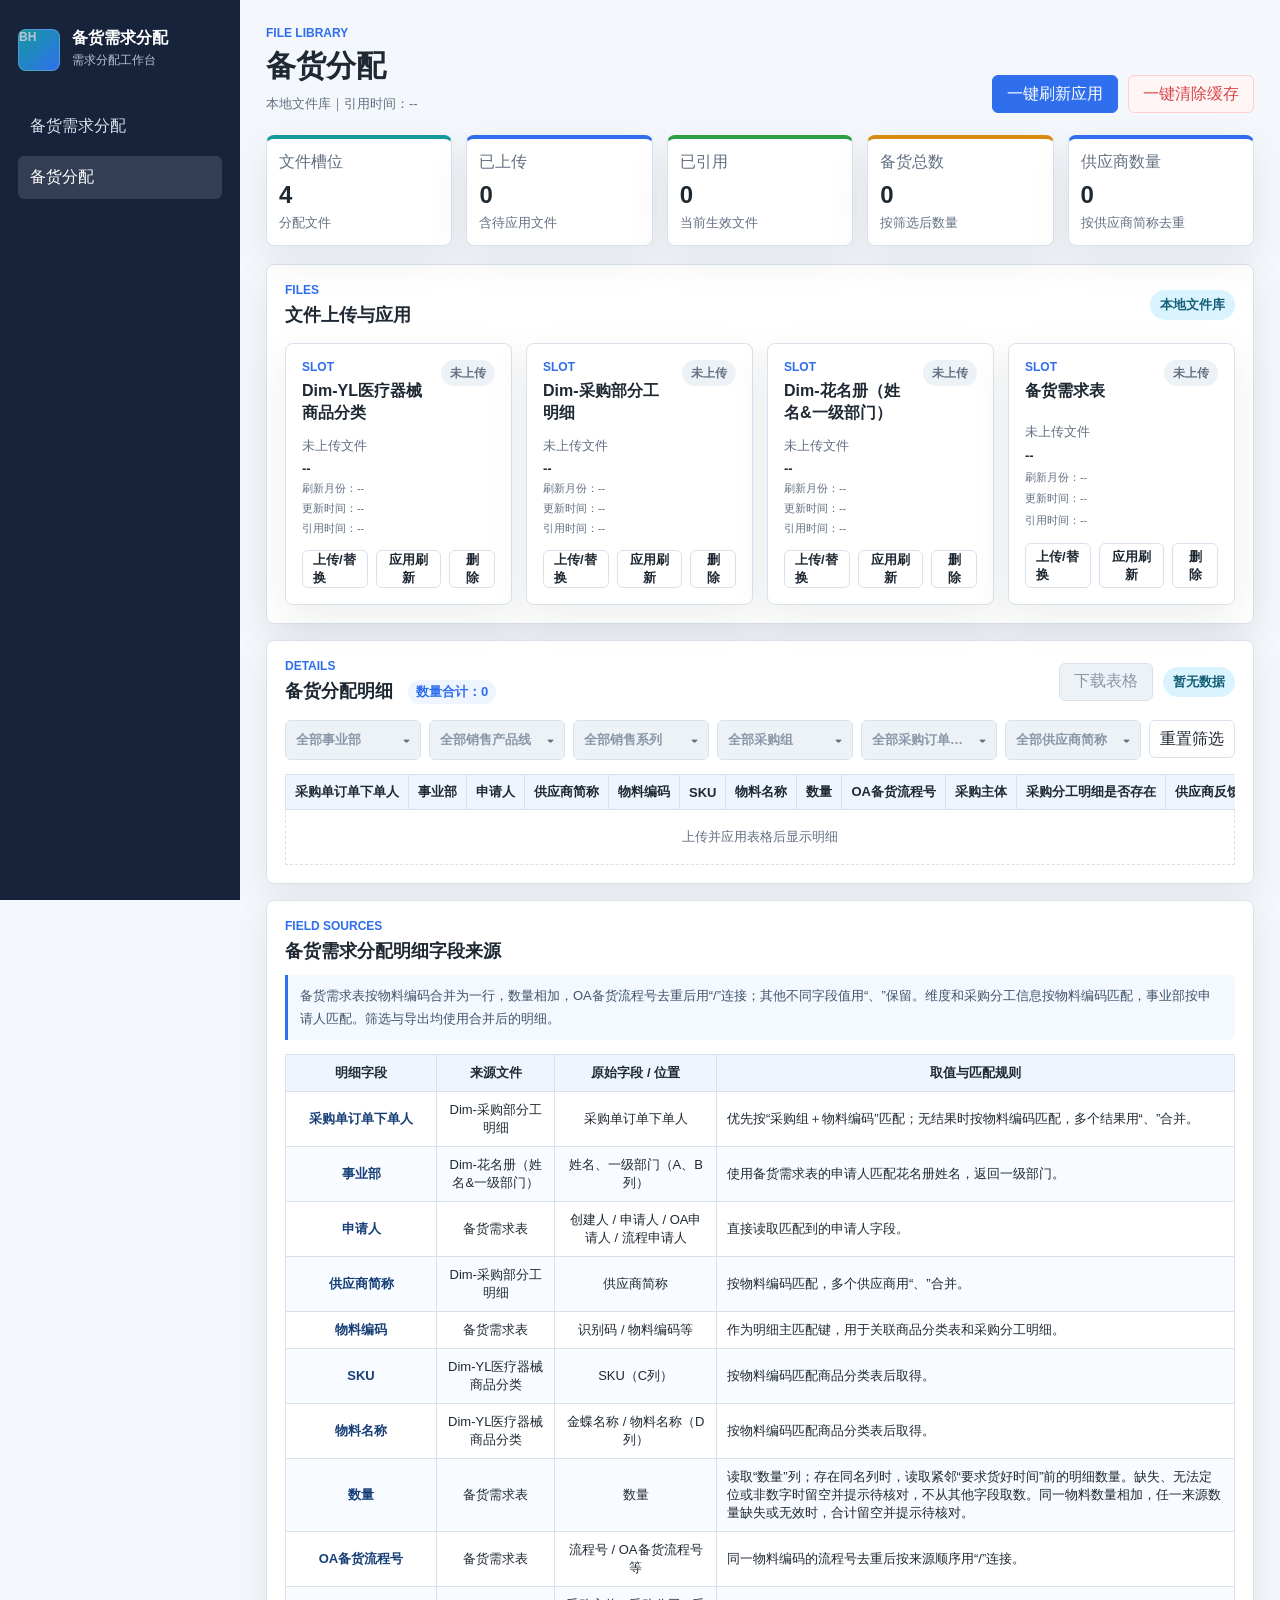
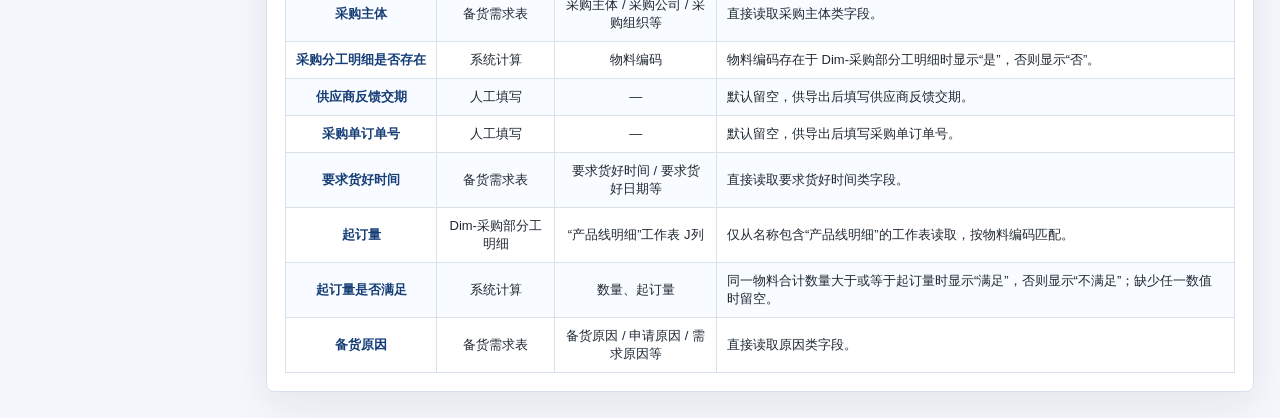
==== allocation.html @ 5b418ecf "feat: add stock allocation page reusing existing workflow" ====
<!doctype html>
<html lang="zh-CN">
  <head>
    <meta charset="utf-8" />
    <meta name="viewport" content="width=device-width, initial-scale=1" />
    <title>备货分配 - 备货需求分配</title>
    <link rel="stylesheet" href="./styles.css?v=20260717-2" />
  </head>
  <body>
    <div class="app-shell">
      <aside class="sidebar" aria-label="备货需求分配">
        <div class="brand">
          <span class="brand-mark" aria-hidden="true">BH</span>
          <div>
            <strong>备货需求分配</strong>
            <span>需求分配工作台</span>
          </div>
        </div>
        <nav class="nav-list">
          <a href="./index.html">备货需求分配</a>
          <a class="active" aria-current="page" href="./allocation.html">备货分配</a>
        </nav>
      </aside>

      <main class="dashboard">
        <header class="topbar">
          <div>
            <p class="eyebrow">File Library</p>
            <h1>备货分配</h1>
            <small class="source-note" id="librarySourceNote">本地文件库｜引用时间：--</small>
          </div>
          <div class="topbar-actions">
            <button id="applyAllButton" class="primary-button" type="button">一键刷新应用</button>
            <button id="clearCacheButton" class="danger-button" type="button">一键清除缓存</button>
          </div>
        </header>

        <section class="summary-grid" aria-label="文件库概览">
          <article class="metric">
            <span>文件槽位</span>
            <strong id="slotCount">4</strong>
            <small>分配文件</small>
          </article>
          <article class="metric">
            <span>已上传</span>
            <strong id="uploadedCount">0</strong>
            <small>含待应用文件</small>
          </article>
          <article class="metric">
            <span>已引用</span>
            <strong id="appliedCount">0</strong>
            <small>当前生效文件</small>
          </article>
          <article class="metric result-metric">
            <span>备货总数</span>
            <strong id="beihuoTotal">0</strong>
            <small>按筛选后数量</small>
          </article>
          <article class="metric result-metric">
            <span>供应商数量</span>
            <strong id="supplierCount">0</strong>
            <small>按供应商简称去重</small>
          </article>
        </section>

        <section class="panel library-panel">
          <div class="panel-heading">
            <div>
              <p class="eyebrow">Files</p>
              <h2>文件上传与应用</h2>
            </div>
            <span class="upload-state" id="libraryState">读取中</span>
          </div>
          <div class="slot-grid" id="slotGrid"></div>
        </section>

        <section class="panel detail-panel">
          <div class="panel-heading">
            <div>
              <p class="eyebrow">Details</p>
              <h2>备货分配明细 <span class="inline-total" id="quantityTotal">数量合计：0</span></h2>
            </div>
            <div class="detail-actions">
              <button id="downloadDetailButton" class="secondary-button" type="button" disabled>下载表格</button>
              <span class="upload-state" id="detailState">暂无数据</span>
            </div>
          </div>
          <div class="detail-filter-row" aria-label="明细筛选器">
            <div class="filter-toolbar" id="filterToolbar">
              <div class="multi-filter" data-filter="businessUnit"></div>
              <div class="multi-filter" data-filter="productLine"></div>
              <div class="multi-filter" data-filter="salesSeries"></div>
              <div class="multi-filter" data-filter="purchaseGroup"></div>
              <div class="multi-filter" data-filter="buyer"></div>
              <div class="multi-filter" data-filter="supplierShortName"></div>
            </div>
            <button id="clearFiltersButton" type="button">重置筛选</button>
          </div>
          <div class="table-wrap">
            <table class="detail-table">
              <thead>
                <tr>
                  <th>采购单订单下单人</th>
                  <th>事业部</th>
                  <th>申请人</th>
                  <th>供应商简称</th>
                  <th>物料编码</th>
                  <th>SKU</th>
                  <th>物料名称</th>
                  <th>数量</th>
                  <th>OA备货流程号</th>
                  <th>采购主体</th>
                  <th>采购分工明细是否存在</th>
                  <th>供应商反馈交期</th>
                  <th>采购单订单号</th>
                  <th>要求货好时间</th>
                  <th>起订量</th>
                  <th>起订量是否满足</th>
                  <th>备货原因</th>
                </tr>
              </thead>
              <tbody id="detailTableBody"></tbody>
            </table>
            <div class="empty-state" id="detailEmpty">上传并应用表格后显示明细</div>
          </div>
          <nav class="pagination-controls" id="paginationControls" aria-label="备货需求分配明细分页" hidden>
            <span id="paginationInfo">第 1 / 1 页</span>
            <div class="pagination-actions">
              <button id="previousPageButton" type="button" aria-label="上一页">上一页</button>
              <button id="nextPageButton" type="button" aria-label="下一页">下一页</button>
            </div>
          </nav>
        </section>

        <section class="panel field-source-panel" aria-labelledby="fieldSourceTitle">
          <div class="panel-heading">
            <div>
              <p class="eyebrow">Field Sources</p>
              <h2 id="fieldSourceTitle">备货需求分配明细字段来源</h2>
            </div>
          </div>
          <p class="field-source-note">
            备货需求表按物料编码合并为一行，数量相加，OA备货流程号去重后用“/”连接；其他不同字段值用“、”保留。维度和采购分工信息按物料编码匹配，事业部按申请人匹配。筛选与导出均使用合并后的明细。
          </p>
          <div class="table-wrap">
            <table class="field-source-table">
              <thead>
                <tr>
                  <th>明细字段</th>
                  <th>来源文件</th>
                  <th>原始字段 / 位置</th>
                  <th>取值与匹配规则</th>
                </tr>
              </thead>
              <tbody>
                <tr><td>采购单订单下单人</td><td>Dim-采购部分工明细</td><td>采购单订单下单人</td><td>优先按“采购组＋物料编码”匹配；无结果时按物料编码匹配，多个结果用“、”合并。</td></tr>
                <tr><td>事业部</td><td>Dim-花名册（姓名&amp;一级部门）</td><td>姓名、一级部门（A、B列）</td><td>使用备货需求表的申请人匹配花名册姓名，返回一级部门。</td></tr>
                <tr><td>申请人</td><td>备货需求表</td><td>创建人 / 申请人 / OA申请人 / 流程申请人</td><td>直接读取匹配到的申请人字段。</td></tr>
                <tr><td>供应商简称</td><td>Dim-采购部分工明细</td><td>供应商简称</td><td>按物料编码匹配，多个供应商用“、”合并。</td></tr>
                <tr><td>物料编码</td><td>备货需求表</td><td>识别码 / 物料编码等</td><td>作为明细主匹配键，用于关联商品分类表和采购分工明细。</td></tr>
                <tr><td>SKU</td><td>Dim-YL医疗器械商品分类</td><td>SKU（C列）</td><td>按物料编码匹配商品分类表后取得。</td></tr>
                <tr><td>物料名称</td><td>Dim-YL医疗器械商品分类</td><td>金蝶名称 / 物料名称（D列）</td><td>按物料编码匹配商品分类表后取得。</td></tr>
                <tr><td>数量</td><td>备货需求表</td><td>数量</td><td>读取“数量”列；存在同名列时，读取紧邻“要求货好时间”前的明细数量。缺失、无法定位或非数字时留空并提示待核对，不从其他字段取数。同一物料数量相加，任一来源数量缺失或无效时，合计留空并提示待核对。</td></tr>
                <tr><td>OA备货流程号</td><td>备货需求表</td><td>流程号 / OA备货流程号等</td><td>同一物料编码的流程号去重后按来源顺序用“/”连接。</td></tr>
                <tr><td>采购主体</td><td>备货需求表</td><td>采购主体 / 采购公司 / 采购组织等</td><td>直接读取采购主体类字段。</td></tr>
                <tr><td>采购分工明细是否存在</td><td>系统计算</td><td>物料编码</td><td>物料编码存在于 Dim-采购部分工明细时显示“是”，否则显示“否”。</td></tr>
                <tr><td>供应商反馈交期</td><td>人工填写</td><td>—</td><td>默认留空，供导出后填写供应商反馈交期。</td></tr>
                <tr><td>采购单订单号</td><td>人工填写</td><td>—</td><td>默认留空，供导出后填写采购单订单号。</td></tr>
                <tr><td>要求货好时间</td><td>备货需求表</td><td>要求货好时间 / 要求货好日期等</td><td>直接读取要求货好时间类字段。</td></tr>
                <tr><td>起订量</td><td>Dim-采购部分工明细</td><td>“产品线明细”工作表 J列</td><td>仅从名称包含“产品线明细”的工作表读取，按物料编码匹配。</td></tr>
                <tr><td>起订量是否满足</td><td>系统计算</td><td>数量、起订量</td><td>同一物料合计数量大于或等于起订量时显示“满足”，否则显示“不满足”；缺少任一数值时留空。</td></tr>
                <tr><td>备货原因</td><td>备货需求表</td><td>备货原因 / 申请原因 / 需求原因等</td><td>直接读取原因类字段。</td></tr>
              </tbody>
            </table>
          </div>
        </section>
      </main>
    </div>

    <script src="./vendor/xlsx.full.min.js?v=20260601-1"></script>
    <script src="./vendor/jszip.min.js?v=20260609-1"></script>
    <script src="./shared-library.js?v=20260609-3"></script>
    <script src="./file-library.js?v=20261014-numeric-quantity"></script>
  </body>
</html>
---- styles.css ----
:root {
  --ink: #1f2933;
  --muted: #637083;
  --line: #d9e2ec;
  --panel: #ffffff;
  --page: #f4f7fb;
  --nav: #17223b;
  --blue: #2f6fed;
  --teal: #159a9c;
  --green: #2f9e44;
  --amber: #d98b11;
  --red: #d64545;
  --shadow: 0 14px 40px rgba(31, 41, 51, 0.08);
}

* {
  box-sizing: border-box;
}

body {
  margin: 0;
  min-height: 100vh;
  color: var(--ink);
  background: var(--page);
  font-family: "Microsoft YaHei", "Segoe UI", Arial, sans-serif;
}

button,
input,
select {
  font: inherit;
}

button {
  min-height: 38px;
  padding: 0 14px;
  border: 1px solid var(--line);
  border-radius: 6px;
  color: var(--ink);
  background: #fff;
  cursor: pointer;
}

button:hover:not(:disabled) {
  border-color: var(--blue);
  color: var(--blue);
}

button:disabled {
  color: #8a97a8;
  background: #edf2f7;
  cursor: not-allowed;
}

.app-shell {
  display: grid;
  grid-template-columns: 240px minmax(0, 1fr);
  min-height: 100vh;
}

.sidebar {
  position: sticky;
  top: 0;
  min-width: 0;
  height: 100vh;
  padding: 26px 18px;
  color: #fff;
  background: var(--nav);
}

.brand {
  display: flex;
  align-items: center;
  gap: 12px;
  margin-bottom: 34px;
}

.brand-mark {
  display: grid;
  width: 42px;
  height: 42px;
  place-items: center;
  border: 1px solid rgba(255, 255, 255, 0.2);
  border-radius: 8px;
  color: #fff;
  background: linear-gradient(135deg, var(--teal), var(--blue));
  font-size: 14px;
  font-weight: 800;
}

.brand strong,
.brand span {
  display: block;
}

.brand span {
  margin-top: 3px;
  color: #b7c4d6;
  font-size: 12px;
}

.nav-list {
  display: grid;
  gap: 8px;
}

.nav-list a {
  padding: 11px 12px;
  border-radius: 6px;
  color: #d9e2ec;
  text-decoration: none;
}

.nav-list a.active,
.nav-list a:hover {
  color: #fff;
  background: rgba(255, 255, 255, 0.12);
}

.dashboard {
  min-width: 0;
  padding: 26px;
}

.topbar {
  display: flex;
  align-items: end;
  justify-content: space-between;
  gap: 20px;
  margin-bottom: 22px;
}

.topbar-actions {
  display: flex;
  flex-wrap: wrap;
  gap: 10px;
  justify-content: flex-end;
}

.eyebrow {
  margin: 0 0 6px;
  color: var(--blue);
  font-size: 12px;
  font-weight: 700;
  letter-spacing: 0;
  text-transform: uppercase;
}

h1,
h2 {
  margin: 0;
}

h1 {
  font-size: 30px;
}

h2 {
  font-size: 18px;
}

.inline-total {
  display: inline-flex;
  align-items: center;
  min-height: 24px;
  margin-left: 10px;
  padding: 0 8px;
  border-radius: 999px;
  color: var(--blue);
  background: #eef5ff;
  font-size: 13px;
  font-weight: 800;
  vertical-align: middle;
}

.source-note {
  display: block;
  margin-top: 8px;
  color: var(--muted);
  font-size: 13px;
}

.panel,
.metric,
.nav-card,
.slot-card {
  border: 1px solid var(--line);
  border-radius: 8px;
  background: var(--panel);
  box-shadow: var(--shadow);
}

.panel {
  min-width: 0;
  padding: 18px;
}

.logic-panel {
  margin-bottom: 16px;
}

.logic-grid {
  display: grid;
  grid-template-columns: repeat(3, minmax(0, 1fr));
  gap: 12px;
}

.logic-grid div {
  display: grid;
  gap: 6px;
  min-width: 0;
  padding: 12px;
  border: 1px solid var(--line);
  border-radius: 6px;
  background: #f8fbff;
}

.logic-grid strong {
  color: var(--ink);
  font-size: 14px;
}

.logic-grid span {
  color: var(--muted);
  font-size: 13px;
  line-height: 1.5;
}

.panel-heading {
  display: flex;
  align-items: center;
  justify-content: space-between;
  gap: 14px;
  margin-bottom: 16px;
}

.nav-card-grid,
.slot-grid,
.summary-grid {
  display: grid;
  gap: 14px;
}

.nav-card-grid {
  grid-template-columns: repeat(4, minmax(180px, 1fr));
}

.nav-card {
  display: grid;
  gap: 9px;
  min-height: 132px;
  padding: 18px;
  color: var(--ink);
  text-decoration: none;
}

.nav-card:hover {
  border-color: var(--blue);
}

.nav-card span {
  color: var(--blue);
  font-size: 13px;
  font-weight: 800;
}

.nav-card strong {
  font-size: 18px;
}

.nav-card small,
.metric span,
.metric small,
.file-meta span,
.file-meta small {
  color: var(--muted);
}

.summary-grid {
  grid-template-columns: repeat(5, minmax(132px, 1fr));
  overflow-x: visible;
  padding-bottom: 2px;
  margin-bottom: 16px;
}

.metric {
  min-width: 0;
  padding: 13px 12px;
  border-top: 4px solid var(--teal);
}

.metric:nth-child(2) {
  border-top-color: var(--blue);
}

.metric:nth-child(3) {
  border-top-color: var(--green);
}

.metric:nth-child(4) {
  border-top-color: var(--amber);
}

.metric:nth-child(5) {
  border-top-color: var(--blue);
}

.metric span,
.metric small {
  display: block;
}

.metric strong {
  display: block;
  margin: 8px 0 5px;
  font-size: 24px;
}

.metric span,
.metric small,
.metric strong {
  overflow: hidden;
  text-overflow: ellipsis;
  white-space: nowrap;
}

.primary-button {
  border-color: var(--blue);
  color: #fff;
  background: var(--blue);
}

.primary-button:hover:not(:disabled) {
  color: #fff;
  background: #245bd1;
}

.secondary-button:not(:disabled) {
  border-color: var(--teal);
  color: #fff;
  background: var(--teal);
}

.secondary-button:hover:not(:disabled) {
  border-color: #0f7f80;
  color: #fff;
  background: #0f7f80;
}

.upload-state {
  display: inline-flex;
  align-items: center;
  min-height: 30px;
  padding: 0 10px;
  border-radius: 999px;
  color: #155e75;
  background: #d9f4ff;
  font-size: 13px;
  font-weight: 700;
}

.slot-grid {
  grid-template-columns: repeat(4, minmax(0, 1fr));
}

.slot-card {
  display: grid;
  gap: 14px;
  min-width: 0;
  padding: 16px;
}

.slot-card.applied {
  border-color: #bbf7d0;
}

.slot-card.drag-over {
  border-color: var(--blue);
  background: #eef5ff;
  box-shadow: 0 0 0 3px rgba(47, 111, 237, 0.12);
}

.slot-head {
  display: flex;
  align-items: start;
  justify-content: space-between;
  gap: 10px;
}

.slot-head h2 {
  font-size: 16px;
  line-height: 1.35;
}

.slot-status {
  display: inline-flex;
  align-items: center;
  min-height: 26px;
  padding: 0 9px;
  border-radius: 999px;
  color: var(--muted);
  background: #edf2f7;
  font-size: 12px;
  font-weight: 700;
  white-space: nowrap;
}

.slot-status.pending {
  color: #8a5a00;
  background: #fff0c2;
}

.slot-status.applied {
  color: #146c43;
  background: #dff6e7;
}

.file-meta {
  display: grid;
  gap: 6px;
  min-height: 86px;
  font-size: 13px;
}

.file-meta strong,
.file-meta span,
.file-meta small {
  min-width: 0;
  overflow: hidden;
  text-overflow: ellipsis;
  white-space: nowrap;
}

.sheet-picker {
  display: grid;
  gap: 6px;
  min-width: 0;
  font-size: 13px;
}

.sheet-picker span {
  color: var(--ink);
  font-weight: 800;
}

.sheet-picker select {
  width: 100%;
  min-height: 34px;
  min-width: 0;
  padding: 0 9px;
  border: 1px solid var(--line);
  border-radius: 6px;
  color: var(--ink);
  background: #fff;
}

.sheet-picker select:disabled {
  color: #8a97a8;
  background: #edf2f7;
}

.sheet-picker small {
  min-width: 0;
  overflow: hidden;
  color: var(--muted);
  text-overflow: ellipsis;
  white-space: nowrap;
}

.slot-format-hint {
  min-width: 0;
  overflow: hidden;
  color: #8a5a00;
  font-size: 12px;
  text-overflow: ellipsis;
  white-space: nowrap;
}

.slot-actions {
  display: grid;
  grid-template-columns: 1fr 1fr 0.7fr;
  gap: 8px;
}

.upload-button,
.slot-actions button {
  display: inline-flex;
  align-items: center;
  justify-content: center;
  min-height: 34px;
  padding: 0 10px;
  border: 1px solid var(--line);
  border-radius: 6px;
  color: var(--ink);
  background: #fff;
  font-size: 13px;
  font-weight: 700;
  cursor: pointer;
}

.upload-button:hover {
  border-color: var(--blue);
  color: var(--blue);
}

.upload-button input {
  position: absolute;
  width: 1px;
  height: 1px;
  overflow: hidden;
  opacity: 0;
}

.slot-actions button[data-apply]:not(:disabled) {
  border-color: var(--blue);
  color: #fff;
  background: var(--blue);
}

.danger-button:not(:disabled) {
  border-color: #ffd0d0;
  color: var(--red);
  background: #fff5f5;
}

.filter-panel,
.library-panel {
  margin-bottom: 16px;
}

.filter-panel {
  position: relative;
  z-index: 70;
  overflow: visible;
  margin-bottom: 10px;
}

.filter-panel .panel-heading {
  align-items: center;
  margin-bottom: 10px;
}

.filter-toolbar {
  position: relative;
  z-index: 70;
  display: grid;
  grid-template-columns: repeat(6, minmax(96px, 1fr));
  gap: 8px;
  align-items: start;
  overflow: visible;
}

.multi-filter {
  position: relative;
  min-width: 0;
}

.multi-filter-button {
  display: flex;
  align-items: center;
  justify-content: space-between;
  gap: 8px;
  width: 100%;
  min-height: 40px;
  padding: 0 10px;
  border: 1px solid var(--line);
  border-radius: 6px;
  background: #fff;
  color: var(--ink);
  overflow: hidden;
  text-align: left;
  font-size: 13px;
  font-weight: 700;
}

.multi-filter-button span {
  min-width: 0;
  overflow: hidden;
  text-overflow: ellipsis;
  white-space: nowrap;
}

.multi-filter-button i {
  flex: 0 0 auto;
  color: var(--muted);
  font-style: normal;
}

.multi-filter.open .multi-filter-button {
  border-color: var(--blue);
  box-shadow: 0 0 0 3px rgba(47, 111, 237, 0.12);
}

.multi-filter-menu {
  position: absolute;
  top: calc(100% + 6px);
  left: 0;
  z-index: 120;
  display: none;
  width: min(260px, 84vw);
  max-height: 280px;
  overflow-y: auto;
  padding: 6px;
  border: 1px solid var(--line);
  border-radius: 8px;
  background: #fff;
  box-shadow: 0 16px 36px rgba(31, 41, 51, 0.14);
}

.multi-filter.open .multi-filter-menu {
  display: block;
}

.multi-filter-option {
  display: flex;
  align-items: center;
  gap: 7px;
  min-height: 34px;
  min-width: 0;
  padding: 7px 10px;
  border-radius: 6px;
  color: var(--ink);
  font-size: 13px;
  cursor: pointer;
}

.multi-filter-option:hover {
  background: #edf6ff;
}

.multi-filter-option input {
  width: 14px;
  height: 14px;
  margin: 0;
  accent-color: var(--blue);
  flex: 0 0 auto;
}

.multi-filter-option span {
  min-width: 0;
  overflow: hidden;
  text-overflow: ellipsis;
  white-space: nowrap;
}

.multi-filter-empty {
  padding: 8px 7px;
  color: var(--muted);
  font-size: 13px;
}

.detail-panel {
  overflow: visible;
}

.field-source-panel {
  margin-top: 16px;
}

.field-source-note {
  margin: -4px 0 14px;
  padding: 10px 12px;
  border-left: 3px solid var(--blue);
  border-radius: 0 6px 6px 0;
  color: #40536a;
  background: #f4f8ff;
  font-size: 13px;
  line-height: 1.7;
}

.field-source-table {
  width: 100%;
  min-width: 920px;
  border-collapse: collapse;
  font-size: 13px;
}

.field-source-table th,
.field-source-table td {
  padding: 9px 10px;
  border: 1px solid var(--line);
  vertical-align: middle;
}

.field-source-table th {
  color: var(--ink);
  background: #eef5ff;
  text-align: center;
  font-weight: 800;
  white-space: nowrap;
}

.field-source-table td:first-child,
.field-source-table td:nth-child(2),
.field-source-table td:nth-child(3) {
  text-align: center;
}

.field-source-table td:first-child {
  color: #173f77;
  font-weight: 800;
  white-space: nowrap;
}

.field-source-table tbody tr:nth-child(even) td {
  background: #f8fbff;
}

.detail-filter-row {
  position: relative;
  z-index: 70;
  display: grid;
  grid-template-columns: minmax(0, 1fr) minmax(86px, auto);
  gap: 8px;
  align-items: start;
  margin-bottom: 14px;
  overflow: visible;
}

.detail-filter-row > button {
  min-width: 86px;
  padding: 0 10px;
}

.detail-actions {
  display: flex;
  flex-wrap: wrap;
  align-items: center;
  justify-content: flex-end;
  gap: 10px;
}

.table-wrap {
  position: relative;
  overflow-x: auto;
}

.detail-table {
  width: 100%;
  min-width: 980px;
  border-collapse: collapse;
  font-size: 13px;
}

.detail-table th,
.detail-table td {
  padding: 8px 9px;
  border: 1px solid var(--line);
  text-align: center;
  vertical-align: middle;
}

.detail-table th {
  color: var(--ink);
  background: #eef5ff;
  font-weight: 800;
  white-space: nowrap;
}

.detail-table td {
  background: #fff;
}

.detail-table tbody tr:nth-child(even) td {
  background: #f8fbff;
}

.pagination-controls {
  display: flex;
  align-items: center;
  justify-content: space-between;
  gap: 12px;
  margin-top: 14px;
  padding-top: 12px;
  border-top: 1px solid var(--line);
}

.pagination-controls[hidden] {
  display: none;
}

.pagination-controls > span {
  color: var(--muted);
  font-size: 13px;
  font-weight: 700;
}

.pagination-actions {
  display: flex;
  gap: 8px;
}

.pagination-actions button {
  min-width: 74px;
  min-height: 34px;
  padding: 0 12px;
}

.empty-state {
  padding: 18px;
  border: 1px dashed var(--line);
  border-top: 0;
  color: var(--muted);
  text-align: center;
  font-size: 13px;
}

.empty-state[hidden] {
  display: none;
}

@media (max-width: 1180px) {
  .slot-grid,
  .nav-card-grid,
  .logic-grid {
    grid-template-columns: repeat(2, minmax(0, 1fr));
  }
}

@media (max-width: 760px) {
  .app-shell {
    grid-template-columns: 1fr;
  }

  .sidebar {
    position: static;
    height: auto;
  }

  .dashboard {
    padding: 18px;
  }

  .topbar,
  .panel-heading {
    display: grid;
    align-items: start;
  }

  .topbar-actions {
    justify-content: stretch;
  }

  .topbar-actions button {
    width: 100%;
  }

  .slot-grid,
  .nav-card-grid,
  .logic-grid,
  .slot-actions {
    grid-template-columns: 1fr;
  }

  .summary-grid {
    grid-template-columns: 1fr;
  }

  .filter-toolbar {
    grid-template-columns: 1fr;
  }

  .detail-filter-row {
    grid-template-columns: 1fr;
  }

  .pagination-controls {
    align-items: stretch;
    flex-direction: column;
  }

  .pagination-actions button {
    flex: 1;
  }

  .multi-filter,
  .multi-filter-button {
    width: 100%;
  }

  .multi-filter-menu {
    width: min(100%, 280px);
  }

  .detail-actions {
    width: 100%;
    justify-content: stretch;
  }

  .detail-actions button,
  .detail-actions .upload-state {
    width: 100%;
    justify-content: center;
  }

  h1 {
    font-size: 24px;
  }
}
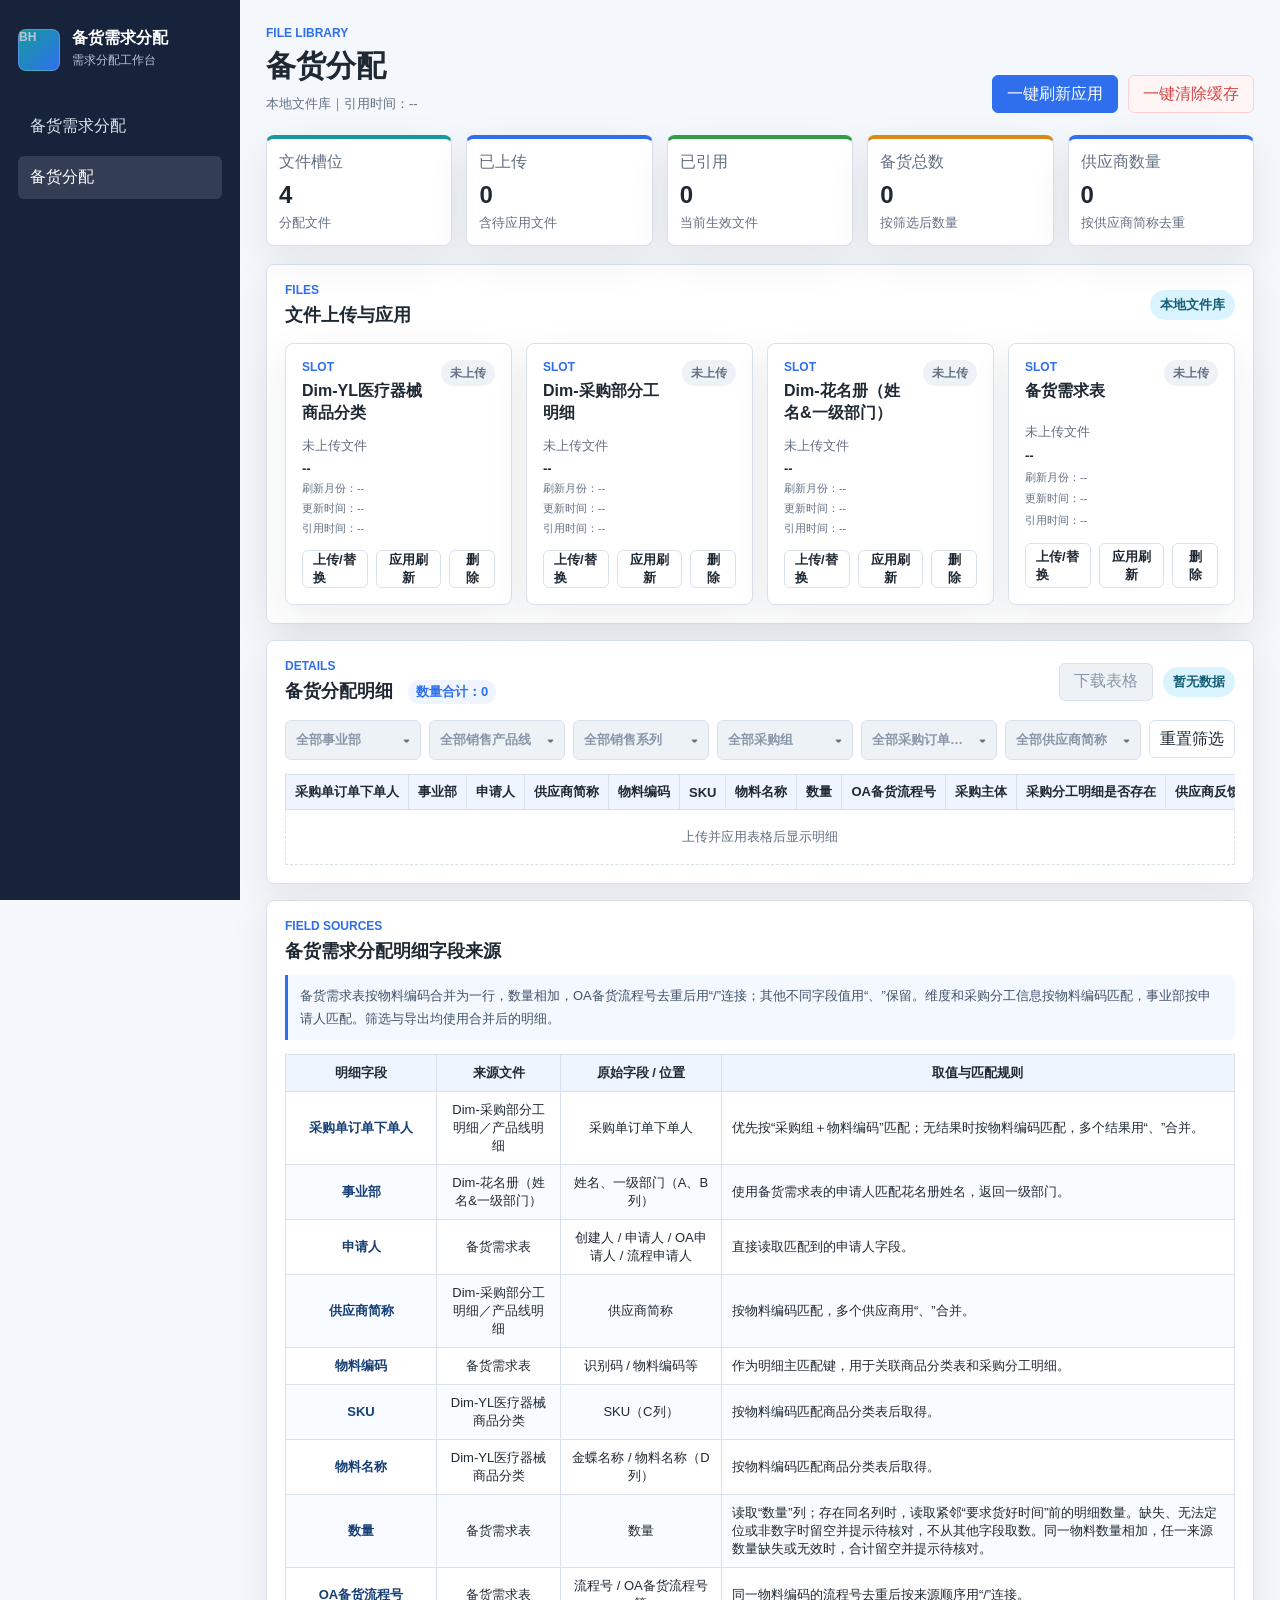
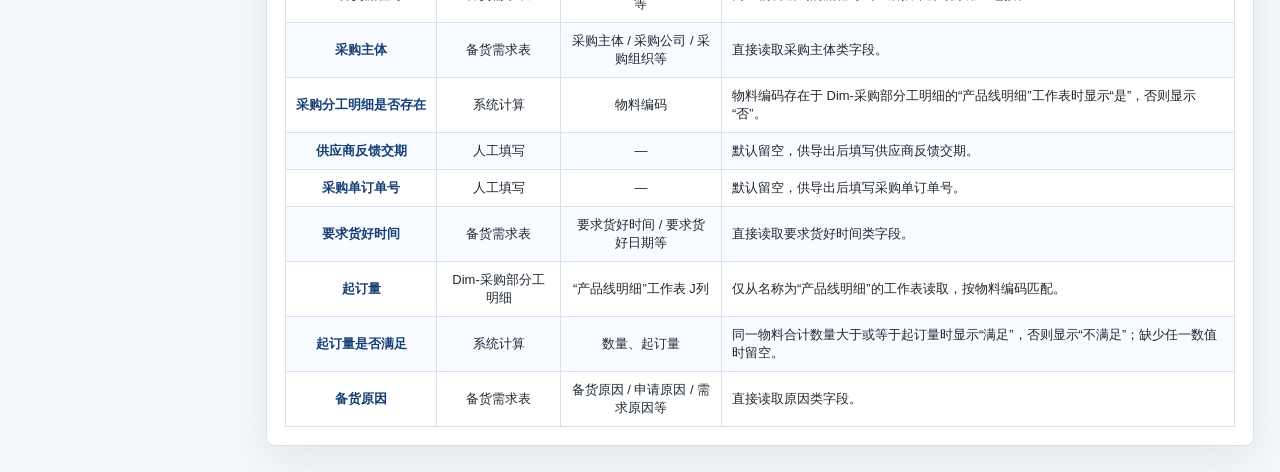
==== commit 9be63e09: "Read purchase division only from exact product-line detail sheet" ====
--- a/allocation.html
+++ b/allocation.html
@@ -153,21 +153,21 @@
                 </tr>
               </thead>
               <tbody>
-                <tr><td>采购单订单下单人</td><td>Dim-采购部分工明细</td><td>采购单订单下单人</td><td>优先按“采购组＋物料编码”匹配；无结果时按物料编码匹配，多个结果用“、”合并。</td></tr>
+                <tr><td>采购单订单下单人</td><td>Dim-采购部分工明细／产品线明细</td><td>采购单订单下单人</td><td>优先按“采购组＋物料编码”匹配；无结果时按物料编码匹配，多个结果用“、”合并。</td></tr>
                 <tr><td>事业部</td><td>Dim-花名册（姓名&amp;一级部门）</td><td>姓名、一级部门（A、B列）</td><td>使用备货需求表的申请人匹配花名册姓名，返回一级部门。</td></tr>
                 <tr><td>申请人</td><td>备货需求表</td><td>创建人 / 申请人 / OA申请人 / 流程申请人</td><td>直接读取匹配到的申请人字段。</td></tr>
-                <tr><td>供应商简称</td><td>Dim-采购部分工明细</td><td>供应商简称</td><td>按物料编码匹配，多个供应商用“、”合并。</td></tr>
+                <tr><td>供应商简称</td><td>Dim-采购部分工明细／产品线明细</td><td>供应商简称</td><td>按物料编码匹配，多个供应商用“、”合并。</td></tr>
                 <tr><td>物料编码</td><td>备货需求表</td><td>识别码 / 物料编码等</td><td>作为明细主匹配键，用于关联商品分类表和采购分工明细。</td></tr>
                 <tr><td>SKU</td><td>Dim-YL医疗器械商品分类</td><td>SKU（C列）</td><td>按物料编码匹配商品分类表后取得。</td></tr>
                 <tr><td>物料名称</td><td>Dim-YL医疗器械商品分类</td><td>金蝶名称 / 物料名称（D列）</td><td>按物料编码匹配商品分类表后取得。</td></tr>
                 <tr><td>数量</td><td>备货需求表</td><td>数量</td><td>读取“数量”列；存在同名列时，读取紧邻“要求货好时间”前的明细数量。缺失、无法定位或非数字时留空并提示待核对，不从其他字段取数。同一物料数量相加，任一来源数量缺失或无效时，合计留空并提示待核对。</td></tr>
                 <tr><td>OA备货流程号</td><td>备货需求表</td><td>流程号 / OA备货流程号等</td><td>同一物料编码的流程号去重后按来源顺序用“/”连接。</td></tr>
                 <tr><td>采购主体</td><td>备货需求表</td><td>采购主体 / 采购公司 / 采购组织等</td><td>直接读取采购主体类字段。</td></tr>
-                <tr><td>采购分工明细是否存在</td><td>系统计算</td><td>物料编码</td><td>物料编码存在于 Dim-采购部分工明细时显示“是”，否则显示“否”。</td></tr>
+                <tr><td>采购分工明细是否存在</td><td>系统计算</td><td>物料编码</td><td>物料编码存在于 Dim-采购部分工明细的“产品线明细”工作表时显示“是”，否则显示“否”。</td></tr>
                 <tr><td>供应商反馈交期</td><td>人工填写</td><td>—</td><td>默认留空，供导出后填写供应商反馈交期。</td></tr>
                 <tr><td>采购单订单号</td><td>人工填写</td><td>—</td><td>默认留空，供导出后填写采购单订单号。</td></tr>
                 <tr><td>要求货好时间</td><td>备货需求表</td><td>要求货好时间 / 要求货好日期等</td><td>直接读取要求货好时间类字段。</td></tr>
-                <tr><td>起订量</td><td>Dim-采购部分工明细</td><td>“产品线明细”工作表 J列</td><td>仅从名称包含“产品线明细”的工作表读取，按物料编码匹配。</td></tr>
+                <tr><td>起订量</td><td>Dim-采购部分工明细</td><td>“产品线明细”工作表 J列</td><td>仅从名称为“产品线明细”的工作表读取，按物料编码匹配。</td></tr>
                 <tr><td>起订量是否满足</td><td>系统计算</td><td>数量、起订量</td><td>同一物料合计数量大于或等于起订量时显示“满足”，否则显示“不满足”；缺少任一数值时留空。</td></tr>
                 <tr><td>备货原因</td><td>备货需求表</td><td>备货原因 / 申请原因 / 需求原因等</td><td>直接读取原因类字段。</td></tr>
               </tbody>
@@ -180,6 +180,6 @@
     <script src="./vendor/xlsx.full.min.js?v=20260601-1"></script>
     <script src="./vendor/jszip.min.js?v=20260609-1"></script>
     <script src="./shared-library.js?v=20260609-3"></script>
-    <script src="./file-library.js?v=20261014-numeric-quantity"></script>
+    <script src="./file-library.js?v=20261014-product-line-sheet"></script>
   </body>
 </html>
